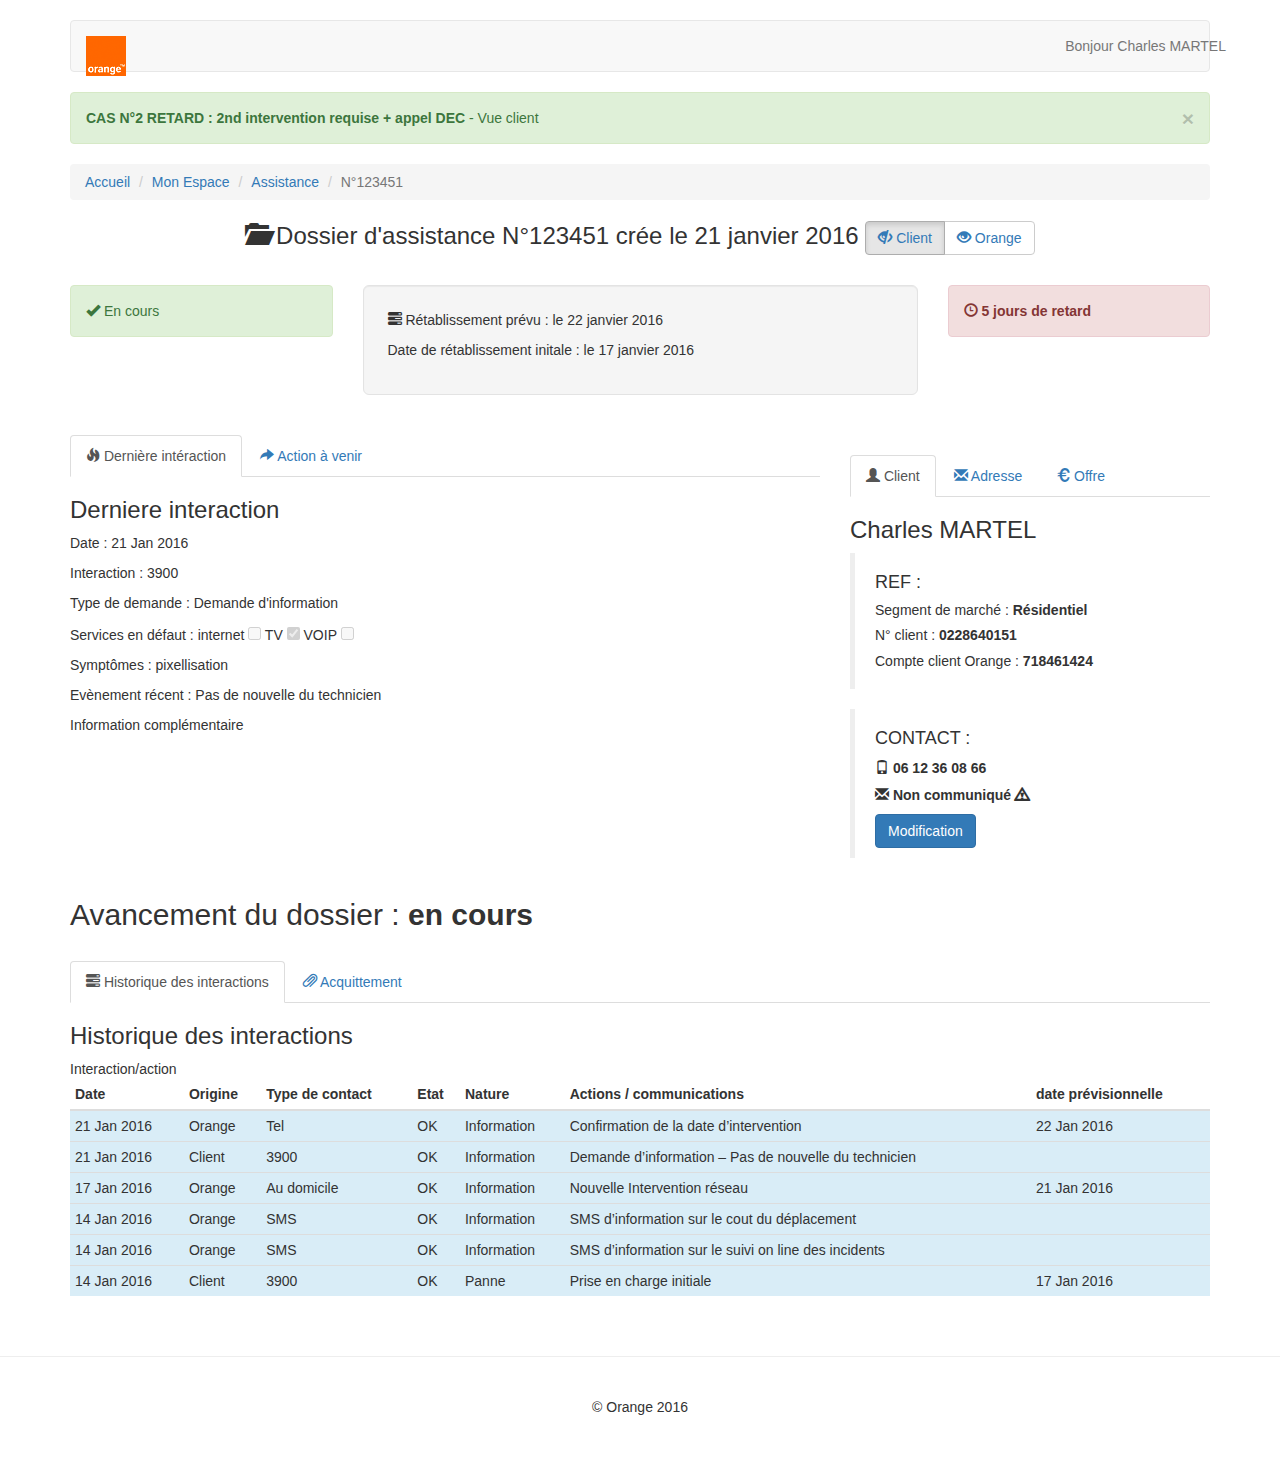
==== 123451_client.html @ 474fbd04 "Merge pull request #5 from seritalien/miri-hiphop" ====
<!DOCTYPE html>
<html lang="en">
<head>
  <meta charset="utf-8">
  <meta http-equiv="X-UA-Compatible" content="IE=edge">
  <meta name="viewport" content="width=device-width, initial-scale=1">
  <meta name="description" content="">
  <meta name="author" content="Serafini, Boulanger">
  <link rel="icon" href="icon/orange.ico">

  <title>Mon Dossier d'assistance</title>

  <!-- Bootstrap core CSS -->
  <link href="https://maxcdn.bootstrapcdn.com/bootstrap/3.2.0/css/bootstrap.min.css" rel="stylesheet">
  <!-- <link href="https://maxcdn.bootstrapcdn.com/bootswatch/3.2.0/united/bootstrap.min.css" rel="stylesheet" data-mbcode_theme="true"> -->

  <!-- Custom styles for this template -->
  <link href="css/normalize.css" rel="stylesheet">
  <link href="css/justified-nav.css" rel="stylesheet">
  <!--link href="css/orange.bootstrap.min.css" rel="stylesheet"-->
  <!--link href="css/orange.main.less" rel="stylesheet"-->
  <link href="css/specific.css" rel="stylesheet">
  <!-- <link href="css/theme.less" rel="stylesheet"> -->

  <!-- HTML5 shim and Respond.js IE8 support of HTML5 elements and media queries -->
  <!--[if lt IE 9]>
  <script src="https://oss.maxcdn.com/html5shiv/3.7.2/html5shiv.min.js"></script>
  <script src="https://oss.maxcdn.com/respond/1.4.2/respond.min.js"></script>
  <!--[endif]---->
</head>

<body>
  <!-- header -->
  <div class="container">
    <div class="masthead">
      <nav role="navigation" class="navbar  navbar-default "> <!-- navbar-fixed-top -->
        <div class="container">
          <!-- Brand and toggle get grouped for better mobile display -->
          <div class="navbar-header">
            <button type="button" class="navbar-toggle collapsed" data-toggle="collapse" data-target="#bs-example-navbar-collapse-1" aria-expanded="false">
              <span class="sr-only">Toggle navigation</span>
              <span class="icon-bar"></span>
              <span class="icon-bar"></span>
              <span class="icon-bar"></span>
            </button>
            <a class="navbar-brand" href="#"><img alt="Brand" src="img/orange_logo.png"></a>
          </div>

          <!-- Collect the nav links, forms, and other content for toggling -->
          <div class="collapse navbar-collapse" id="bs-example-navbar-collapse-1">


              <p class="navbar-text navbar-right">Bonjour <a href="#" class="navbar-link">Charles MARTEL</a></p>
            </div><!-- /.navbar-collapse -->
          </div><!-- /.container-fluid -->
        </nav>


      </div > <!-- masterhead -->
    </div> <!-- header -->

    <!-- container dossier d'assistance spécifique -->
    <div id="assitance" class="container">
      <!-- message temporaire pour la demo maquette -->
      <div id="message" class="">
        <i class="fa fa-star"></i>
        <div style="" class="alert alert-success">
          <button type="button" class="close" data-dismiss="alert" aria-hidden="true">×</button>
          <strong>CAS N°2 RETARD : 2nd intervention requise + appel DEC</strong> - Vue client
        </div>
      </div>
      <!-- bare de navigation -->
      <ol class="breadcrumb">
        <li><a href="#">Accueil</a></li>
        <li><a href="#">Mon Espace</a></li>
        <li><a href="#">Assistance</a></li>
        <li class="active">N°123451</li>
      </ol>

      <h3 class="text-center">
        <span class="glyphicon glyphicon-folder-open" aria-hidden="true"></span>   Dossier d'assistance N°123451 crée le 21 janvier 2016

        <div class="btn-group" role="group" aria-label="...">
            <button type="button" class="btn btn-default active"><a href="123451_client.html#"><span class="glyphicon glyphicon-eye-close" aria-hidden="true"></span> Client</a></button>
            <button type="button" class="btn btn-default"><a href="123451_tech.html#"><span class="glyphicon glyphicon-eye-open" aria-hidden="true"></span> Orange</a></button>
        </div>

        <i class="fa fa-archive"></i>
      </h3>
      <br> <!-- a virer, gérer le padding -->
      <div id="row-rdv" class="row">
        <div class="col-md-3">
          <div class="alert alert-success" role="alert"><span class="glyphicon glyphicon-ok" aria-hidden="true"></span> En cours</div>
        </div>
        <div class="col-md-6">
          <div class="well well-lg">

            <p><span class="glyphicon glyphicon-tasks" aria-hidden="true"></span>  Rétablissement prévu : le 22 janvier 2016</p>
            <p>Date de rétablissement initale : le 17 janvier 2016</p>
          </div>
        </div>
        <div class="col-md-3">
          <div class="alert alert-danger" role="alert"><a href="#" class="alert-link"><span class="glyphicon glyphicon-time" aria-hidden="true"></span> 5 jours de retard</a></div>
        </div>
      </div> <!-- row-rdv -->
      <br> <!-- a virer, gérer le padding -->
      <div id="row-actions" class="row">
        <div id="col-actions" class="col-md-8">
          <ul class="nav nav-tabs">
            <li class="active"><a data-toggle="tab" href="#last"><span class="glyphicon glyphicon-fire" aria-hidden="true"></span> Dernière intéraction</a></li>
            <li><a data-toggle="tab" href="#action"><span class="glyphicon glyphicon-share-alt" aria-hidden="true"></span> Action à venir</a></li>
          </ul>
          <div class="tab-content">
            <div id="last" class="tab-pane fade in active">
              <h3>Derniere interaction</h3>
              <p>Date : 21 Jan 2016</p>
              <p>Interaction : 3900</p>
              <p>Type de demande : Demande d'information</p>
              <p>Services en défaut : internet <input type="checkbox" value="" disabled> TV <input type="checkbox" value="" checked="" disabled> VOIP <input type="checkbox" value="" disabled></p>
              <p>Symptômes : pixellisation</p>
              <p>Evènement récent : Pas de nouvelle du technicien</p>
              <p>Information complémentaire</p>
            </div>
            <div id="action" class="tab-pane fade">
              <h3>Actions à venir</h3>
              <table class="table table-hover table-condensed">
                <caption>Interaction/action</caption>
                <thead>
                  <tr>
                    <th>Date</th>
                    <th>Acteur</th>
                    <th>description</th>
                    <th>RDV</th>
                    <th>Cout</th>
                  </tr>
                </thead>
                <tbody>
                  <tr class="info">
                    <td>22 Jan 2016</td>
                    <td>Orange</td>
                    <td>Intervention sur réseau</td>
                    <td><input type="checkbox" value="" disabled></td>
                    <td>0€</td>
                  </tr>
                </tbody></table>
              </div>
            </div>
          </div> <!-- col-actions -->
          <br/>
          <div id="col-info_client" class="col-md-4">
            <ul class="nav nav-tabs">
              <li class="active"><a data-toggle="tab" href="#client"><span class="glyphicon glyphicon-user" aria-hidden="true"></span> Client</a></li>
              <li><a data-toggle="tab" href="#adresse"><span class="glyphicon glyphicon-envelope" aria-hidden="true"></span> Adresse</a></li>
              <li><a data-toggle="tab" href="#offre"><span class="glyphicon glyphicon-euro" aria-hidden="true"></span> Offre</a></li>
              <li></li>
            </ul>
            <div class="tab-content">
              <div id="client" class="tab-pane fade in active">
                <h3>Charles MARTEL</h3>
                <blockquote>
                  <h4>REF : </h4>
                  <h5>Segment de marché : <strong>Résidentiel</strong></h5>
                  <h5>N° client : <strong>0228640151</strong></h5>
                  <h5>Compte client Orange : <strong>718461424</strong></h5>
                </blockquote>
                <blockquote>
                  <h4>CONTACT : </h4>
                  <h5><span class="glyphicon glyphicon-phone" aria-hidden="true"></span> <strong>06 12 36 08 66</strong></h5>
                  <h5><span class="glyphicon glyphicon-envelope" aria-hidden="true"></span> <strong>Non communiqué</strong>  <span class="glyphicon glyphicon-warning-sign" aria-hidden="true"></span></h5>

                  <p><button type="button" class="btn btn-primary">Modification</button></p>
                </blockquote>
              </div>
              <div id="adresse" class="tab-pane fade">
                <h3>Adresse</h3>
              </div>
              <div id="offre" class="tab-pane fade">
                <h3>Offre</h3>
              </div>
            </div>
          </div> <!-- col-info_client -->
        </div> <!-- row-actions -->

        <h2>Avancement du dossier : <strong>en cours</strong></h2>

        <br> <!-- a virer, gérer le padding -->
        <div id="row-historique" class="row">
          <div id="col-historique" class="col-md-12">
            <ul class="nav nav-tabs">
              <li class="active"><a data-toggle="tab" href="#historique-interactions"><span class="glyphicon glyphicon-tasks" aria-hidden="true"></span> Historique des interactions</a></li>
                <li><a data-toggle="tab" href="#historique-acquittement"><span class="glyphicon glyphicon-paperclip" aria-hidden="true"></span> Acquittement</a></li>
            </ul>
            <div class="tab-content">
              <div id="historique-interactions" class="tab-pane fade in active">
                <h3>Historique des interactions</h3>
                  <caption>Interaction/action</caption>
                <table class="table table-hover table-condensed">
                  <thead>
                    <tr>
                      <th>Date</th>
                      <th>Origine</th>
                      <th>Type de contact</th>
                      <th>Etat</th>
                      <th>Nature</th>
                      <th>Actions / communications</th>
                      <th>date prévisionnelle</th>
                    </tr>
                  </thead>
                  <tbody>
                    <tr class="info">
                      <td>21 Jan 2016</td>
                      <td>Orange</td>
                      <td>Tel</td>
                      <td>OK</td>
                      <td>Information</td>
                      <td>Confirmation de la date d’intervention</td>
                      <td>22 Jan 2016</td>
                    </tr>
                    <tr class="info">
                      <td>21 Jan 2016</td>
                      <td>Client</td>
                      <td>3900</td>
                      <td>OK</td>
                      <td>Information</td>
                      <td>Demande d’information – Pas de nouvelle du technicien</td>
                      <td></td>
                    </tr>
                    <tr class="info">
                      <td>17 Jan 2016</td>
                      <td>Orange</td>
                      <td>Au domicile</td>
                      <td>OK</td>
                      <td>Information</td>
                      <td>Nouvelle Intervention réseau</td>
                      <td>21 Jan 2016</td>
                    </tr>
                    <tr class="info">
                      <td>14 Jan 2016</td>
                      <td>Orange</td>
                      <td>SMS</td>
                      <td>OK</td>
                      <td>Information</td>
                      <td>SMS d’information sur le cout du déplacement</td>
                      <td></td>
                    </tr>
                    <tr class="info">
                      <td>14 Jan 2016</td>
                      <td>Orange</td>
                      <td>SMS</td>
                      <td>OK</td>
                      <td>Information</td>
                      <td>SMS d’information sur le suivi on line des incidents</td>
                      <td></td>
                    </tr>
                    <tr class="info">
                      <td>14 Jan 2016</td>
                      <td>Client</td>
                      <td>3900</td>
                      <td>OK</td>
                      <td>Panne</td>
                      <td>Prise en charge initiale</td>
                      <td>17 Jan 2016</td>
                    </tr>
                  </tbody></table>
                </div>

                  <div id="historique-acquittement" class="tab-pane fade">
                    Acquittements
                  </div>
                </div>
              </div> <!-- col-historique -->
            </div> <!-- row-historique -->



          </div> <!-- container assistance -->

          <!-- Site footer -->
          <div class="footer">
            <p>© Orange 2016</p>
          </div>
          <!-- /container -->

          <!-- Bootstrap core JavaScript
          ================================================== -->
          <!-- Placed at the end of the document so the pages load faster -->
          <script src="https://ajax.googleapis.com/ajax/libs/jquery/1.11.1/jquery.min.js"></script>
          <script src="https://maxcdn.bootstrapcdn.com/bootstrap/3.2.0/js/bootstrap.min.js"></script>

        </body></html>
---- css/justified-nav.css ----
body {
  padding-top: 20px;
}

.footer {
  padding-top: 40px;
  padding-bottom: 40px;
  margin-top: 40px;
  border-top: 1px solid #eee;
}

/* Main marketing message and sign up button */
.jumbotron {
  text-align: center;
  background-color: transparent;
}
.jumbotron .btn {
  padding: 14px 24px;
  font-size: 21px;
}

/* Customize the nav-justified links to be fill the entire space of the .navbar */

.nav-justified {
  background-color: #eee;
  border: 1px solid #ccc;
  border-radius: 5px;
}
.nav-justified > li > a {
  padding-top: 15px;
  padding-bottom: 15px;
  margin-bottom: 0;
  font-weight: bold;
  color: #777;
  text-align: center;
  background-color: #e5e5e5; /* Old browsers */
  background-image: -webkit-gradient(linear, left top, left bottom, from(#f5f5f5), to(#e5e5e5));
  background-image: -webkit-linear-gradient(top, #f5f5f5 0%, #e5e5e5 100%);
  background-image:      -o-linear-gradient(top, #f5f5f5 0%, #e5e5e5 100%);
  background-image: -webkit-gradient(linear, left top, left bottom, from(top), color-stop(0%, #f5f5f5), to(#e5e5e5));
  background-image:         linear-gradient(top, #f5f5f5 0%, #e5e5e5 100%);
  filter: progid:DXImageTransform.Microsoft.gradient( startColorstr='#f5f5f5', endColorstr='#e5e5e5',GradientType=0 ); /* IE6-9 */
  background-repeat: repeat-x; /* Repeat the gradient */
  border-bottom: 1px solid #d5d5d5;
}
.nav-justified > .active > a,
.nav-justified > .active > a:hover,
.nav-justified > .active > a:focus {
  background-color: #ddd;
  background-image: none;
  -webkit-box-shadow: inset 0 3px 7px rgba(0,0,0,.15);
          box-shadow: inset 0 3px 7px rgba(0,0,0,.15);
}
.nav-justified > li:first-child > a {
  border-radius: 5px 5px 0 0;
}
.nav-justified > li:last-child > a {
  border-bottom: 0;
  border-radius: 0 0 5px 5px;
}

@media (min-width: 768px) {
  .nav-justified {
    max-height: 52px;
  }
  .nav-justified > li > a {
    border-right: 1px solid #d5d5d5;
    border-left: 1px solid #fff;
  }
  .nav-justified > li:first-child > a {
    border-left: 0;
    border-radius: 5px 0 0 5px;
  }
  .nav-justified > li:last-child > a {
    border-right: 0;
    border-radius: 0 5px 5px 0;
  }
}

/* Responsive: Portrait tablets and up */
@media screen and (min-width: 768px) {
  /* Remove the padding we set earlier */
  .masthead,
  .marketing,
  .footer {
    padding-right: 0;
    padding-left: 0;
  }
}
---- css/specific.css ----
body{
font-family: Helvetica Neue,Helvetica,Arial,sans-serif;
}

.navbar.navbar-default {
    opacity: 1;
}

.footer{
    text-align: center;
}

.digital_orange_color {
  color : #FF7900;
}
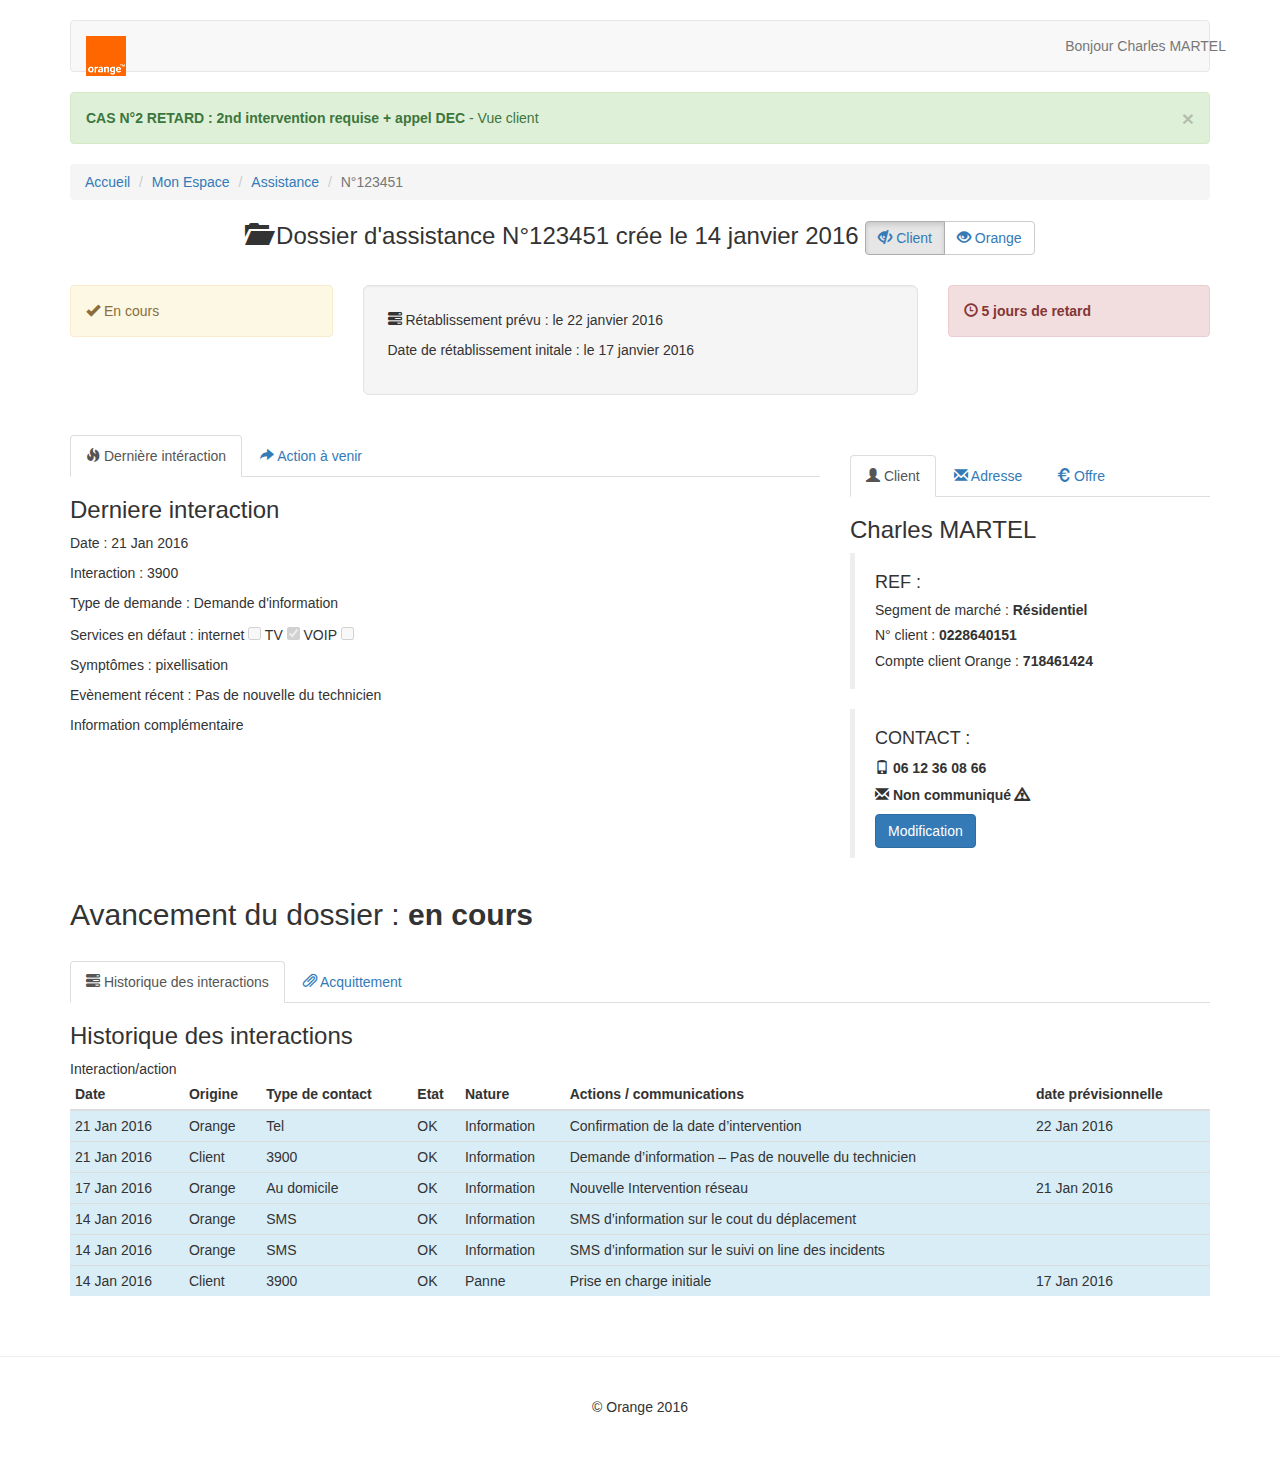
==== commit 7fbf8e76: "Merge pull request #6 from seritalien/miri-hiphop" ====
--- a/123451_client.html
+++ b/123451_client.html
@@ -78,7 +78,7 @@
       </ol>
 
       <h3 class="text-center">
-        <span class="glyphicon glyphicon-folder-open" aria-hidden="true"></span>   Dossier d'assistance N°123451 crée le 21 janvier 2016
+        <span class="glyphicon glyphicon-folder-open" aria-hidden="true"></span>   Dossier d'assistance N°123451 crée le 14 janvier 2016
 
         <div class="btn-group" role="group" aria-label="...">
             <button type="button" class="btn btn-default active"><a href="123451_client.html#"><span class="glyphicon glyphicon-eye-close" aria-hidden="true"></span> Client</a></button>
@@ -90,7 +90,7 @@
       <br> <!-- a virer, gérer le padding -->
       <div id="row-rdv" class="row">
         <div class="col-md-3">
-          <div class="alert alert-success" role="alert"><span class="glyphicon glyphicon-ok" aria-hidden="true"></span> En cours</div>
+          <div class="alert alert-warning" role="alert"><span class="glyphicon glyphicon-ok" aria-hidden="true"></span> En cours</div>
         </div>
         <div class="col-md-6">
           <div class="well well-lg">
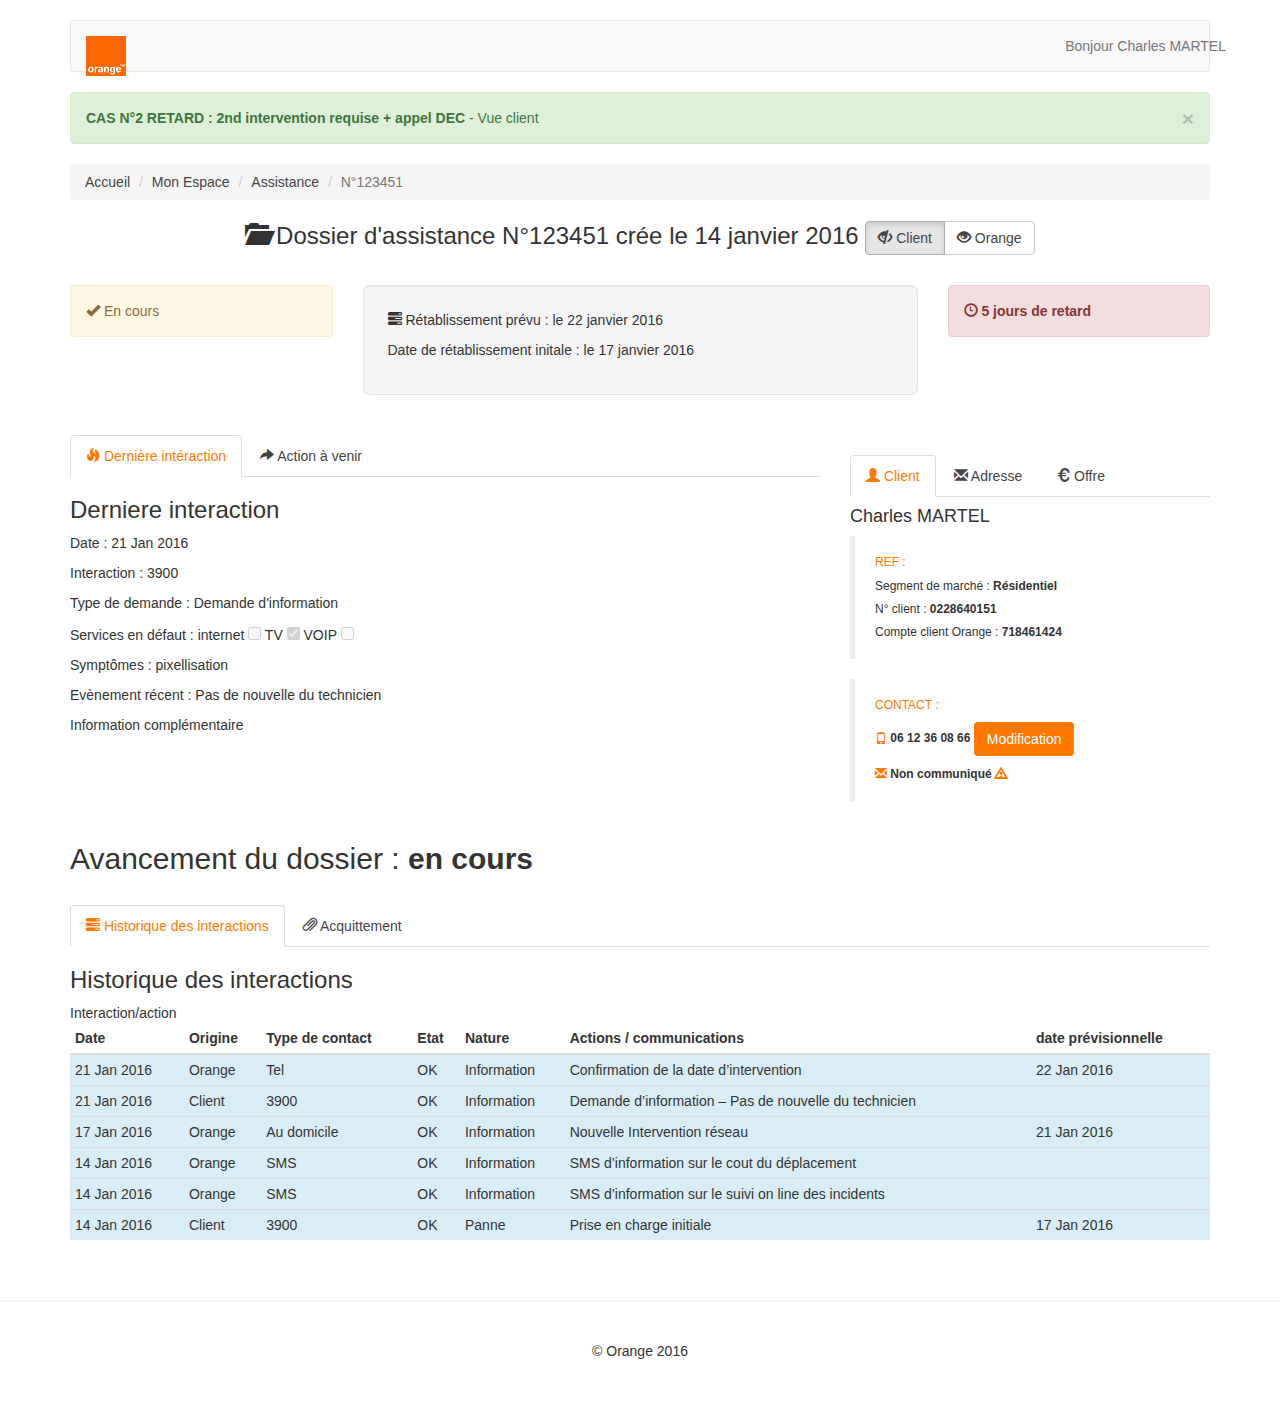
==== commit 2ebfc9ad: "Debut de chartage de la maquette, consolidation de l'affichage client" ====
--- a/123451_client.html
+++ b/123451_client.html
@@ -156,19 +156,26 @@
             </ul>
             <div class="tab-content">
               <div id="client" class="tab-pane fade in active">
-                <h3>Charles MARTEL</h3>
+                <h4>Charles MARTEL</h4>
                 <blockquote>
-                  <h4>REF : </h4>
-                  <h5>Segment de marché : <strong>Résidentiel</strong></h5>
-                  <h5>N° client : <strong>0228640151</strong></h5>
-                  <h5>Compte client Orange : <strong>718461424</strong></h5>
+                  <h6 class="digital_orange_color">REF : </h6>
+                  <h6>Segment de marché : <strong>Résidentiel</strong></h6>
+                  <h6>N° client : <strong>0228640151</strong></h6>
+                  <h6>Compte client Orange : <strong>718461424</strong></h6>
                 </blockquote>
                 <blockquote>
-                  <h4>CONTACT : </h4>
-                  <h5><span class="glyphicon glyphicon-phone" aria-hidden="true"></span> <strong>06 12 36 08 66</strong></h5>
-                  <h5><span class="glyphicon glyphicon-envelope" aria-hidden="true"></span> <strong>Non communiqué</strong>  <span class="glyphicon glyphicon-warning-sign" aria-hidden="true"></span></h5>
-
-                  <p><button type="button" class="btn btn-primary">Modification</button></p>
+                  <h6 class="digital_orange_color">CONTACT : </h6>
+                  <h6>
+                    <span class="glyphicon glyphicon-phone digital_orange_color" aria-hidden="true">
+                    </span> <strong>06 12 36 08 66   </strong>
+                    <button type="button" class="btn">Modification</button>
+                  </h6>
+                  <h6>
+                    <span class="glyphicon glyphicon-envelope digital_orange_color" aria-hidden="true"></span>
+                    <strong>Non communiqué</strong>
+                    <span class="glyphicon glyphicon-warning-sign digital_orange_color" aria-hidden="true"></span>
+                  </h6>
+                  <p></p>
                 </blockquote>
               </div>
               <div id="adresse" class="tab-pane fade">
--- a/css/specific.css
+++ b/css/specific.css
@@ -13,3 +13,25 @@
 .digital_orange_color {
   color : #FF7900;
 }
+
+button {
+  background-color : #FF7900;
+  color : white;
+}
+
+button:hover {
+  background-color: #000000;
+  color : white;
+}
+
+a {
+  color : #444444;
+}
+
+a:hover{
+    color : #FF7900;
+}
+
+.nav-tabs > li.active > a, .nav-tabs > li.active > a:hover, .nav-tabs > li.active > a:focus {
+  color : #FF7900;
+}
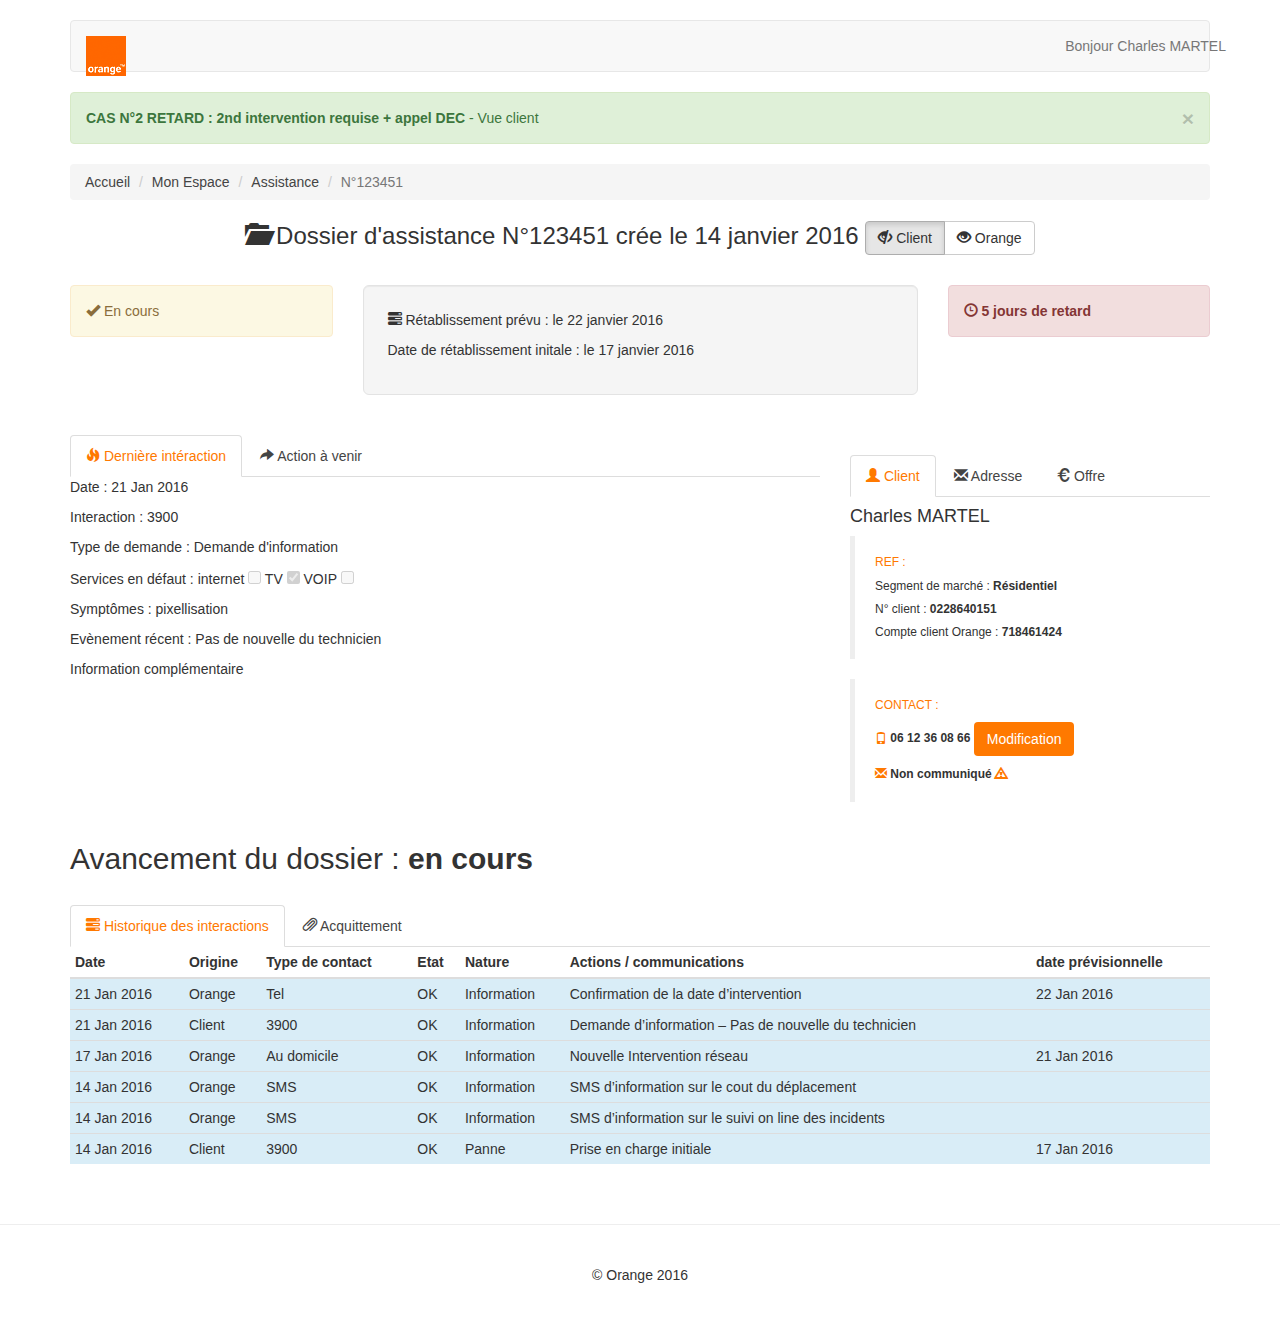
==== commit 5b828932: "Correction switch suppression de certain message residuel" ====
--- a/123451_client.html
+++ b/123451_client.html
@@ -1,5 +1,6 @@
 <!DOCTYPE html>
 <html lang="en">
+
 <head>
   <meta charset="utf-8">
   <meta http-equiv="X-UA-Compatible" content="IE=edge">
@@ -33,7 +34,8 @@
   <!-- header -->
   <div class="container">
     <div class="masthead">
-      <nav role="navigation" class="navbar  navbar-default "> <!-- navbar-fixed-top -->
+      <nav role="navigation" class="navbar  navbar-default ">
+        <!-- navbar-fixed-top -->
         <div class="container">
           <!-- Brand and toggle get grouped for better mobile display -->
           <div class="navbar-header">
@@ -50,248 +52,269 @@
           <div class="collapse navbar-collapse" id="bs-example-navbar-collapse-1">
 
 
-              <p class="navbar-text navbar-right">Bonjour <a href="#" class="navbar-link">Charles MARTEL</a></p>
-            </div><!-- /.navbar-collapse -->
-          </div><!-- /.container-fluid -->
-        </nav>
-
-
-      </div > <!-- masterhead -->
-    </div> <!-- header -->
-
-    <!-- container dossier d'assistance spécifique -->
-    <div id="assitance" class="container">
-      <!-- message temporaire pour la demo maquette -->
-      <div id="message" class="">
-        <i class="fa fa-star"></i>
-        <div style="" class="alert alert-success">
-          <button type="button" class="close" data-dismiss="alert" aria-hidden="true">×</button>
-          <strong>CAS N°2 RETARD : 2nd intervention requise + appel DEC</strong> - Vue client
-        </div>
-      </div>
-      <!-- bare de navigation -->
-      <ol class="breadcrumb">
-        <li><a href="#">Accueil</a></li>
-        <li><a href="#">Mon Espace</a></li>
-        <li><a href="#">Assistance</a></li>
-        <li class="active">N°123451</li>
-      </ol>
-
-      <h3 class="text-center">
+            <p class="navbar-text navbar-right">Bonjour <a href="#" class="navbar-link">Charles MARTEL</a></p>
+          </div>
+          <!-- /.navbar-collapse -->
+        </div>
+        <!-- /.container-fluid -->
+      </nav>
+
+
+    </div>
+    <!-- masterhead -->
+  </div>
+  <!-- header -->
+
+  <!-- container dossier d'assistance spécifique -->
+  <div id="assitance" class="container">
+    <!-- message temporaire pour la demo maquette -->
+    <div id="message" class="">
+      <i class="fa fa-star"></i>
+      <div style="" class="alert alert-success">
+        <button type="button" class="close" data-dismiss="alert" aria-hidden="true">×</button>
+        <strong>CAS N°2 RETARD : 2nd intervention requise + appel DEC</strong> - Vue client
+      </div>
+    </div>
+    <!-- bare de navigation -->
+    <ol class="breadcrumb">
+      <li><a href="#">Accueil</a></li>
+      <li><a href="#">Mon Espace</a></li>
+      <li><a href="#">Assistance</a></li>
+      <li class="active">N°123451</li>
+    </ol>
+
+    <h3 class="text-center">
         <span class="glyphicon glyphicon-folder-open" aria-hidden="true"></span>   Dossier d'assistance N°123451 crée le 14 janvier 2016
 
         <div class="btn-group" role="group" aria-label="...">
-            <button type="button" class="btn btn-default active"><a href="123451_client.html#"><span class="glyphicon glyphicon-eye-close" aria-hidden="true"></span> Client</a></button>
-            <button type="button" class="btn btn-default"><a href="123451_tech.html#"><span class="glyphicon glyphicon-eye-open" aria-hidden="true"></span> Orange</a></button>
+          <a class="btn btn-default active" href="123451_client.html" role="button"><span class="glyphicon glyphicon-eye-close" aria-hidden="true"></span> Client</a>
+          <a class="btn btn-default" href="123451_tech.html" role="button"><span class="glyphicon glyphicon-eye-open" aria-hidden="true"></span> Orange</a>
         </div>
 
         <i class="fa fa-archive"></i>
       </h3>
-      <br> <!-- a virer, gérer le padding -->
-      <div id="row-rdv" class="row">
-        <div class="col-md-3">
-          <div class="alert alert-warning" role="alert"><span class="glyphicon glyphicon-ok" aria-hidden="true"></span> En cours</div>
-        </div>
-        <div class="col-md-6">
-          <div class="well well-lg">
-
-            <p><span class="glyphicon glyphicon-tasks" aria-hidden="true"></span>  Rétablissement prévu : le 22 janvier 2016</p>
-            <p>Date de rétablissement initale : le 17 janvier 2016</p>
-          </div>
-        </div>
-        <div class="col-md-3">
-          <div class="alert alert-danger" role="alert"><a href="#" class="alert-link"><span class="glyphicon glyphicon-time" aria-hidden="true"></span> 5 jours de retard</a></div>
-        </div>
-      </div> <!-- row-rdv -->
-      <br> <!-- a virer, gérer le padding -->
-      <div id="row-actions" class="row">
-        <div id="col-actions" class="col-md-8">
-          <ul class="nav nav-tabs">
-            <li class="active"><a data-toggle="tab" href="#last"><span class="glyphicon glyphicon-fire" aria-hidden="true"></span> Dernière intéraction</a></li>
-            <li><a data-toggle="tab" href="#action"><span class="glyphicon glyphicon-share-alt" aria-hidden="true"></span> Action à venir</a></li>
-          </ul>
-          <div class="tab-content">
-            <div id="last" class="tab-pane fade in active">
-              <h3>Derniere interaction</h3>
-              <p>Date : 21 Jan 2016</p>
-              <p>Interaction : 3900</p>
-              <p>Type de demande : Demande d'information</p>
-              <p>Services en défaut : internet <input type="checkbox" value="" disabled> TV <input type="checkbox" value="" checked="" disabled> VOIP <input type="checkbox" value="" disabled></p>
-              <p>Symptômes : pixellisation</p>
-              <p>Evènement récent : Pas de nouvelle du technicien</p>
-              <p>Information complémentaire</p>
-            </div>
-            <div id="action" class="tab-pane fade">
-              <h3>Actions à venir</h3>
-              <table class="table table-hover table-condensed">
-                <caption>Interaction/action</caption>
-                <thead>
-                  <tr>
-                    <th>Date</th>
-                    <th>Acteur</th>
-                    <th>description</th>
-                    <th>RDV</th>
-                    <th>Cout</th>
-                  </tr>
-                </thead>
-                <tbody>
-                  <tr class="info">
-                    <td>22 Jan 2016</td>
-                    <td>Orange</td>
-                    <td>Intervention sur réseau</td>
-                    <td><input type="checkbox" value="" disabled></td>
-                    <td>0€</td>
-                  </tr>
-                </tbody></table>
-              </div>
-            </div>
-          </div> <!-- col-actions -->
-          <br/>
-          <div id="col-info_client" class="col-md-4">
-            <ul class="nav nav-tabs">
-              <li class="active"><a data-toggle="tab" href="#client"><span class="glyphicon glyphicon-user" aria-hidden="true"></span> Client</a></li>
-              <li><a data-toggle="tab" href="#adresse"><span class="glyphicon glyphicon-envelope" aria-hidden="true"></span> Adresse</a></li>
-              <li><a data-toggle="tab" href="#offre"><span class="glyphicon glyphicon-euro" aria-hidden="true"></span> Offre</a></li>
-              <li></li>
-            </ul>
-            <div class="tab-content">
-              <div id="client" class="tab-pane fade in active">
-                <h4>Charles MARTEL</h4>
-                <blockquote>
-                  <h6 class="digital_orange_color">REF : </h6>
-                  <h6>Segment de marché : <strong>Résidentiel</strong></h6>
-                  <h6>N° client : <strong>0228640151</strong></h6>
-                  <h6>Compte client Orange : <strong>718461424</strong></h6>
-                </blockquote>
-                <blockquote>
-                  <h6 class="digital_orange_color">CONTACT : </h6>
-                  <h6>
+    <br>
+    <!-- a virer, gérer le padding -->
+    <div id="row-rdv" class="row">
+      <div class="col-md-3">
+        <div class="alert alert-warning" role="alert"><span class="glyphicon glyphicon-ok" aria-hidden="true"></span> En cours</div>
+      </div>
+      <div class="col-md-6">
+        <div class="well well-lg">
+
+          <p><span class="glyphicon glyphicon-tasks" aria-hidden="true"></span> Rétablissement prévu : le 22 janvier 2016</p>
+          <p>Date de rétablissement initale : le 17 janvier 2016</p>
+        </div>
+      </div>
+      <div class="col-md-3">
+        <div class="alert alert-danger" role="alert"><a href="#" class="alert-link"><span class="glyphicon glyphicon-time" aria-hidden="true"></span> 5 jours de retard</a></div>
+      </div>
+    </div>
+    <!-- row-rdv -->
+    <br>
+    <!-- a virer, gérer le padding -->
+    <div id="row-actions" class="row">
+      <div id="col-actions" class="col-md-8">
+        <ul class="nav nav-tabs">
+          <li class="active"><a data-toggle="tab" href="#last"><span class="glyphicon glyphicon-fire" aria-hidden="true"></span> Dernière intéraction</a></li>
+          <li><a data-toggle="tab" href="#action"><span class="glyphicon glyphicon-share-alt" aria-hidden="true"></span> Action à venir</a></li>
+        </ul>
+        <div class="tab-content">
+          <div id="last" class="tab-pane fade in active">
+            <p>Date : 21 Jan 2016</p>
+            <p>Interaction : 3900</p>
+            <p>Type de demande : Demande d'information</p>
+            <p>Services en défaut : internet
+              <input type="checkbox" value="" disabled> TV
+              <input type="checkbox" value="" checked="" disabled> VOIP
+              <input type="checkbox" value="" disabled>
+            </p>
+            <p>Symptômes : pixellisation</p>
+            <p>Evènement récent : Pas de nouvelle du technicien</p>
+            <p>Information complémentaire</p>
+          </div>
+          <div id="action" class="tab-pane fade">
+            <table class="table table-hover table-condensed">
+              <!-- <caption>Interaction/action</caption> -->
+              <thead>
+                <tr>
+                  <th>Date</th>
+                  <th>Acteur</th>
+                  <th>description</th>
+                  <th>RDV</th>
+                  <th>Cout</th>
+                </tr>
+              </thead>
+              <tbody>
+                <tr class="info">
+                  <td>22 Jan 2016</td>
+                  <td>Orange</td>
+                  <td>Intervention sur réseau</td>
+                  <td>
+                    <input type="checkbox" value="" disabled>
+                  </td>
+                  <td>0€</td>
+                </tr>
+              </tbody>
+            </table>
+          </div>
+        </div>
+      </div>
+      <!-- col-actions -->
+      <br/>
+      <div id="col-info_client" class="col-md-4">
+        <ul class="nav nav-tabs">
+          <li class="active"><a data-toggle="tab" href="#client"><span class="glyphicon glyphicon-user" aria-hidden="true"></span> Client</a></li>
+          <li><a data-toggle="tab" href="#adresse"><span class="glyphicon glyphicon-envelope" aria-hidden="true"></span> Adresse</a></li>
+          <li><a data-toggle="tab" href="#offre"><span class="glyphicon glyphicon-euro" aria-hidden="true"></span> Offre</a></li>
+          <li></li>
+        </ul>
+        <div class="tab-content">
+          <div id="client" class="tab-pane fade in active">
+            <h4>Charles MARTEL</h4>
+            <blockquote>
+              <h6 class="digital_orange_color">REF : </h6>
+              <h6>Segment de marché : <strong>Résidentiel</strong></h6>
+              <h6>N° client : <strong>0228640151</strong></h6>
+              <h6>Compte client Orange : <strong>718461424</strong></h6>
+            </blockquote>
+            <blockquote>
+              <h6 class="digital_orange_color">CONTACT : </h6>
+              <h6>
                     <span class="glyphicon glyphicon-phone digital_orange_color" aria-hidden="true">
                     </span> <strong>06 12 36 08 66   </strong>
                     <button type="button" class="btn">Modification</button>
                   </h6>
-                  <h6>
+              <h6>
                     <span class="glyphicon glyphicon-envelope digital_orange_color" aria-hidden="true"></span>
                     <strong>Non communiqué</strong>
                     <span class="glyphicon glyphicon-warning-sign digital_orange_color" aria-hidden="true"></span>
                   </h6>
-                  <p></p>
-                </blockquote>
-              </div>
-              <div id="adresse" class="tab-pane fade">
-                <h3>Adresse</h3>
-              </div>
-              <div id="offre" class="tab-pane fade">
-                <h3>Offre</h3>
-              </div>
-            </div>
-          </div> <!-- col-info_client -->
-        </div> <!-- row-actions -->
-
-        <h2>Avancement du dossier : <strong>en cours</strong></h2>
-
-        <br> <!-- a virer, gérer le padding -->
-        <div id="row-historique" class="row">
-          <div id="col-historique" class="col-md-12">
-            <ul class="nav nav-tabs">
-              <li class="active"><a data-toggle="tab" href="#historique-interactions"><span class="glyphicon glyphicon-tasks" aria-hidden="true"></span> Historique des interactions</a></li>
-                <li><a data-toggle="tab" href="#historique-acquittement"><span class="glyphicon glyphicon-paperclip" aria-hidden="true"></span> Acquittement</a></li>
-            </ul>
-            <div class="tab-content">
-              <div id="historique-interactions" class="tab-pane fade in active">
-                <h3>Historique des interactions</h3>
-                  <caption>Interaction/action</caption>
-                <table class="table table-hover table-condensed">
-                  <thead>
-                    <tr>
-                      <th>Date</th>
-                      <th>Origine</th>
-                      <th>Type de contact</th>
-                      <th>Etat</th>
-                      <th>Nature</th>
-                      <th>Actions / communications</th>
-                      <th>date prévisionnelle</th>
-                    </tr>
-                  </thead>
-                  <tbody>
-                    <tr class="info">
-                      <td>21 Jan 2016</td>
-                      <td>Orange</td>
-                      <td>Tel</td>
-                      <td>OK</td>
-                      <td>Information</td>
-                      <td>Confirmation de la date d’intervention</td>
-                      <td>22 Jan 2016</td>
-                    </tr>
-                    <tr class="info">
-                      <td>21 Jan 2016</td>
-                      <td>Client</td>
-                      <td>3900</td>
-                      <td>OK</td>
-                      <td>Information</td>
-                      <td>Demande d’information – Pas de nouvelle du technicien</td>
-                      <td></td>
-                    </tr>
-                    <tr class="info">
-                      <td>17 Jan 2016</td>
-                      <td>Orange</td>
-                      <td>Au domicile</td>
-                      <td>OK</td>
-                      <td>Information</td>
-                      <td>Nouvelle Intervention réseau</td>
-                      <td>21 Jan 2016</td>
-                    </tr>
-                    <tr class="info">
-                      <td>14 Jan 2016</td>
-                      <td>Orange</td>
-                      <td>SMS</td>
-                      <td>OK</td>
-                      <td>Information</td>
-                      <td>SMS d’information sur le cout du déplacement</td>
-                      <td></td>
-                    </tr>
-                    <tr class="info">
-                      <td>14 Jan 2016</td>
-                      <td>Orange</td>
-                      <td>SMS</td>
-                      <td>OK</td>
-                      <td>Information</td>
-                      <td>SMS d’information sur le suivi on line des incidents</td>
-                      <td></td>
-                    </tr>
-                    <tr class="info">
-                      <td>14 Jan 2016</td>
-                      <td>Client</td>
-                      <td>3900</td>
-                      <td>OK</td>
-                      <td>Panne</td>
-                      <td>Prise en charge initiale</td>
-                      <td>17 Jan 2016</td>
-                    </tr>
-                  </tbody></table>
-                </div>
-
-                  <div id="historique-acquittement" class="tab-pane fade">
-                    Acquittements
-                  </div>
-                </div>
-              </div> <!-- col-historique -->
-            </div> <!-- row-historique -->
-
-
-
-          </div> <!-- container assistance -->
-
-          <!-- Site footer -->
-          <div class="footer">
-            <p>© Orange 2016</p>
-          </div>
-          <!-- /container -->
-
-          <!-- Bootstrap core JavaScript
+              <p></p>
+            </blockquote>
+          </div>
+          <div id="adresse" class="tab-pane fade">
+            <h3>Adresse</h3>
+          </div>
+          <div id="offre" class="tab-pane fade">
+            <h3>Offre</h3>
+          </div>
+        </div>
+      </div>
+      <!-- col-info_client -->
+    </div>
+    <!-- row-actions -->
+
+    <h2>Avancement du dossier : <strong>en cours</strong></h2>
+
+    <br>
+    <!-- a virer, gérer le padding -->
+    <div id="row-historique" class="row">
+      <div id="col-historique" class="col-md-12">
+        <ul class="nav nav-tabs">
+          <li class="active"><a data-toggle="tab" href="#historique-interactions"><span class="glyphicon glyphicon-tasks" aria-hidden="true"></span> Historique des interactions</a></li>
+          <li><a data-toggle="tab" href="#historique-acquittement"><span class="glyphicon glyphicon-paperclip" aria-hidden="true"></span> Acquittement</a></li>
+        </ul>
+        <div class="tab-content">
+          <div id="historique-interactions" class="tab-pane fade in active">
+            <!-- <caption>Interaction/action</caption> -->
+            <table class="table table-hover table-condensed">
+              <thead>
+                <tr>
+                  <th>Date</th>
+                  <th>Origine</th>
+                  <th>Type de contact</th>
+                  <th>Etat</th>
+                  <th>Nature</th>
+                  <th>Actions / communications</th>
+                  <th>date prévisionnelle</th>
+                </tr>
+              </thead>
+              <tbody>
+                <tr class="info">
+                  <td>21 Jan 2016</td>
+                  <td>Orange</td>
+                  <td>Tel</td>
+                  <td>OK</td>
+                  <td>Information</td>
+                  <td>Confirmation de la date d’intervention</td>
+                  <td>22 Jan 2016</td>
+                </tr>
+                <tr class="info">
+                  <td>21 Jan 2016</td>
+                  <td>Client</td>
+                  <td>3900</td>
+                  <td>OK</td>
+                  <td>Information</td>
+                  <td>Demande d’information – Pas de nouvelle du technicien</td>
+                  <td></td>
+                </tr>
+                <tr class="info">
+                  <td>17 Jan 2016</td>
+                  <td>Orange</td>
+                  <td>Au domicile</td>
+                  <td>OK</td>
+                  <td>Information</td>
+                  <td>Nouvelle Intervention réseau</td>
+                  <td>21 Jan 2016</td>
+                </tr>
+                <tr class="info">
+                  <td>14 Jan 2016</td>
+                  <td>Orange</td>
+                  <td>SMS</td>
+                  <td>OK</td>
+                  <td>Information</td>
+                  <td>SMS d’information sur le cout du déplacement</td>
+                  <td></td>
+                </tr>
+                <tr class="info">
+                  <td>14 Jan 2016</td>
+                  <td>Orange</td>
+                  <td>SMS</td>
+                  <td>OK</td>
+                  <td>Information</td>
+                  <td>SMS d’information sur le suivi on line des incidents</td>
+                  <td></td>
+                </tr>
+                <tr class="info">
+                  <td>14 Jan 2016</td>
+                  <td>Client</td>
+                  <td>3900</td>
+                  <td>OK</td>
+                  <td>Panne</td>
+                  <td>Prise en charge initiale</td>
+                  <td>17 Jan 2016</td>
+                </tr>
+              </tbody>
+            </table>
+          </div>
+
+          <div id="historique-acquittement" class="tab-pane fade">
+            Acquittements
+          </div>
+        </div>
+      </div>
+      <!-- col-historique -->
+    </div>
+    <!-- row-historique -->
+
+
+
+  </div>
+  <!-- container assistance -->
+
+  <!-- Site footer -->
+  <div class="footer">
+    <p>© Orange 2016</p>
+  </div>
+  <!-- /container -->
+
+  <!-- Bootstrap core JavaScript
           ================================================== -->
-          <!-- Placed at the end of the document so the pages load faster -->
-          <script src="https://ajax.googleapis.com/ajax/libs/jquery/1.11.1/jquery.min.js"></script>
-          <script src="https://maxcdn.bootstrapcdn.com/bootstrap/3.2.0/js/bootstrap.min.js"></script>
-
-        </body></html>
+  <!-- Placed at the end of the document so the pages load faster -->
+  <script src="https://ajax.googleapis.com/ajax/libs/jquery/1.11.1/jquery.min.js"></script>
+  <script src="https://maxcdn.bootstrapcdn.com/bootstrap/3.2.0/js/bootstrap.min.js"></script>
+
+</body>
+
+</html>
--- a/css/specific.css
+++ b/css/specific.css
@@ -2,9 +2,10 @@
 font-family: Helvetica Neue,Helvetica,Arial,sans-serif;
 }
 
-.navbar.navbar-default {
+.navbar.navbar-default:active {
     opacity: 1;
 }
+
 
 .footer{
     text-align: center;
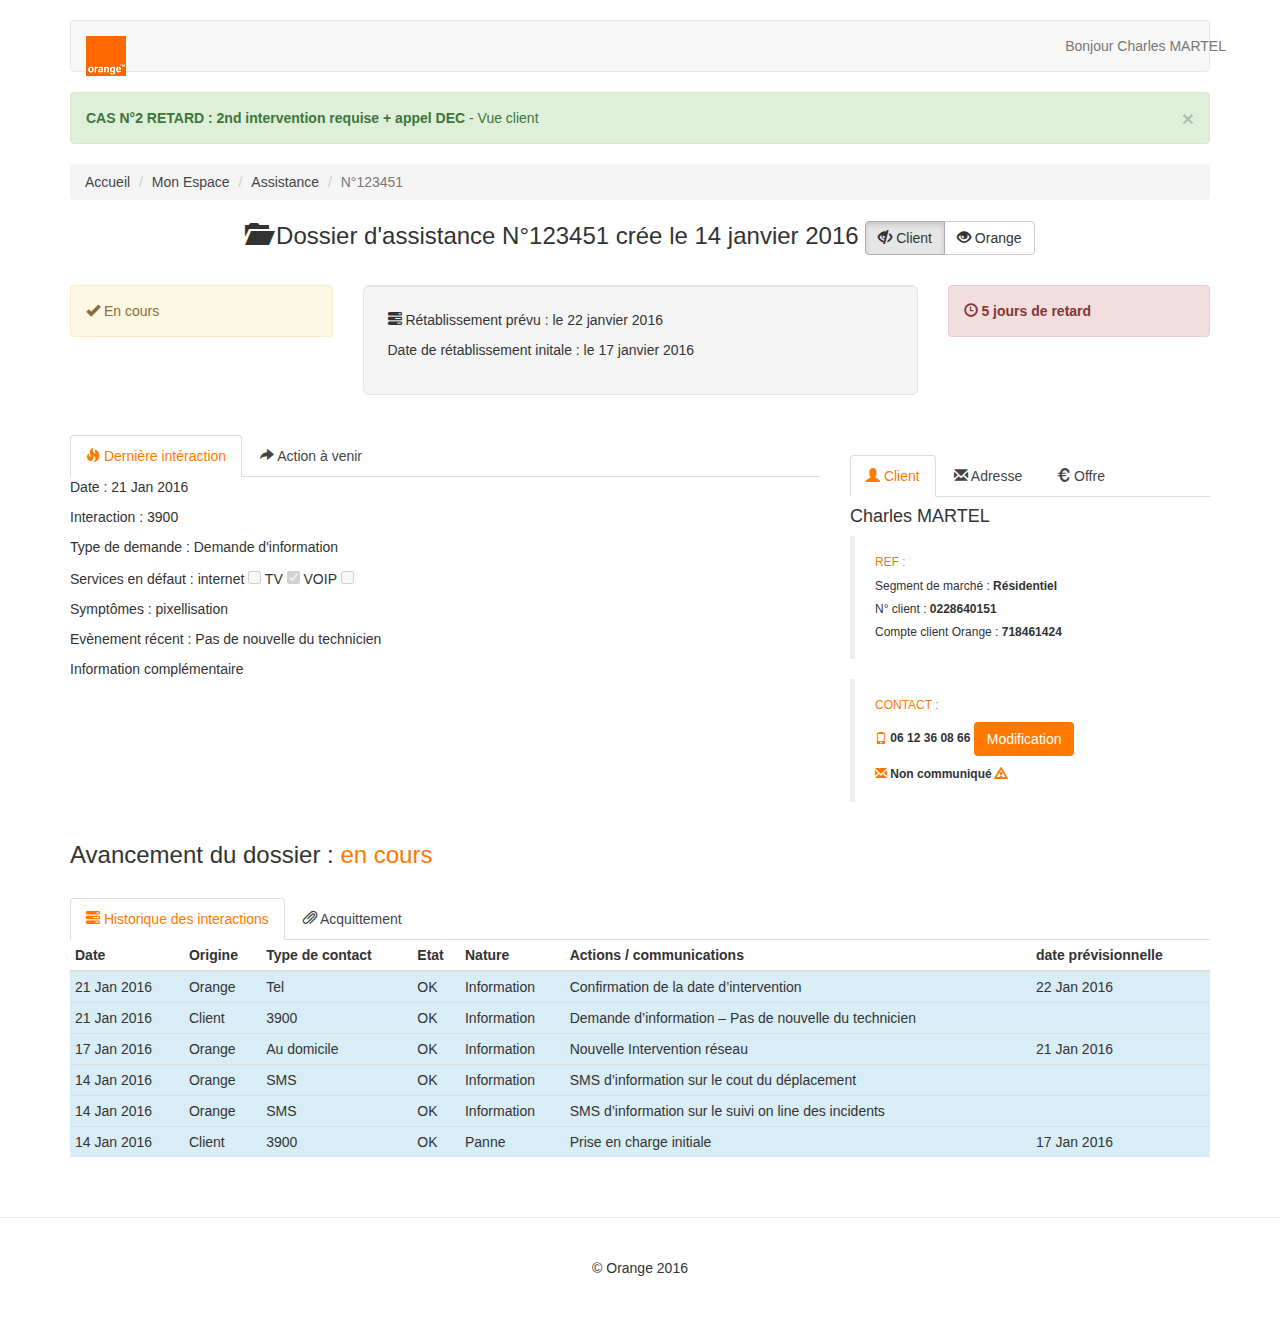
==== commit ad015ee0: "Style de la section avancement du dossier en cours" ====
--- a/123451_client.html
+++ b/123451_client.html
@@ -205,7 +205,7 @@
     </div>
     <!-- row-actions -->
 
-    <h2>Avancement du dossier : <strong>en cours</strong></h2>
+    <h3><p>Avancement du dossier : <span class="digital_orange_color">en cours</span></p></h3>
 
     <br>
     <!-- a virer, gérer le padding -->
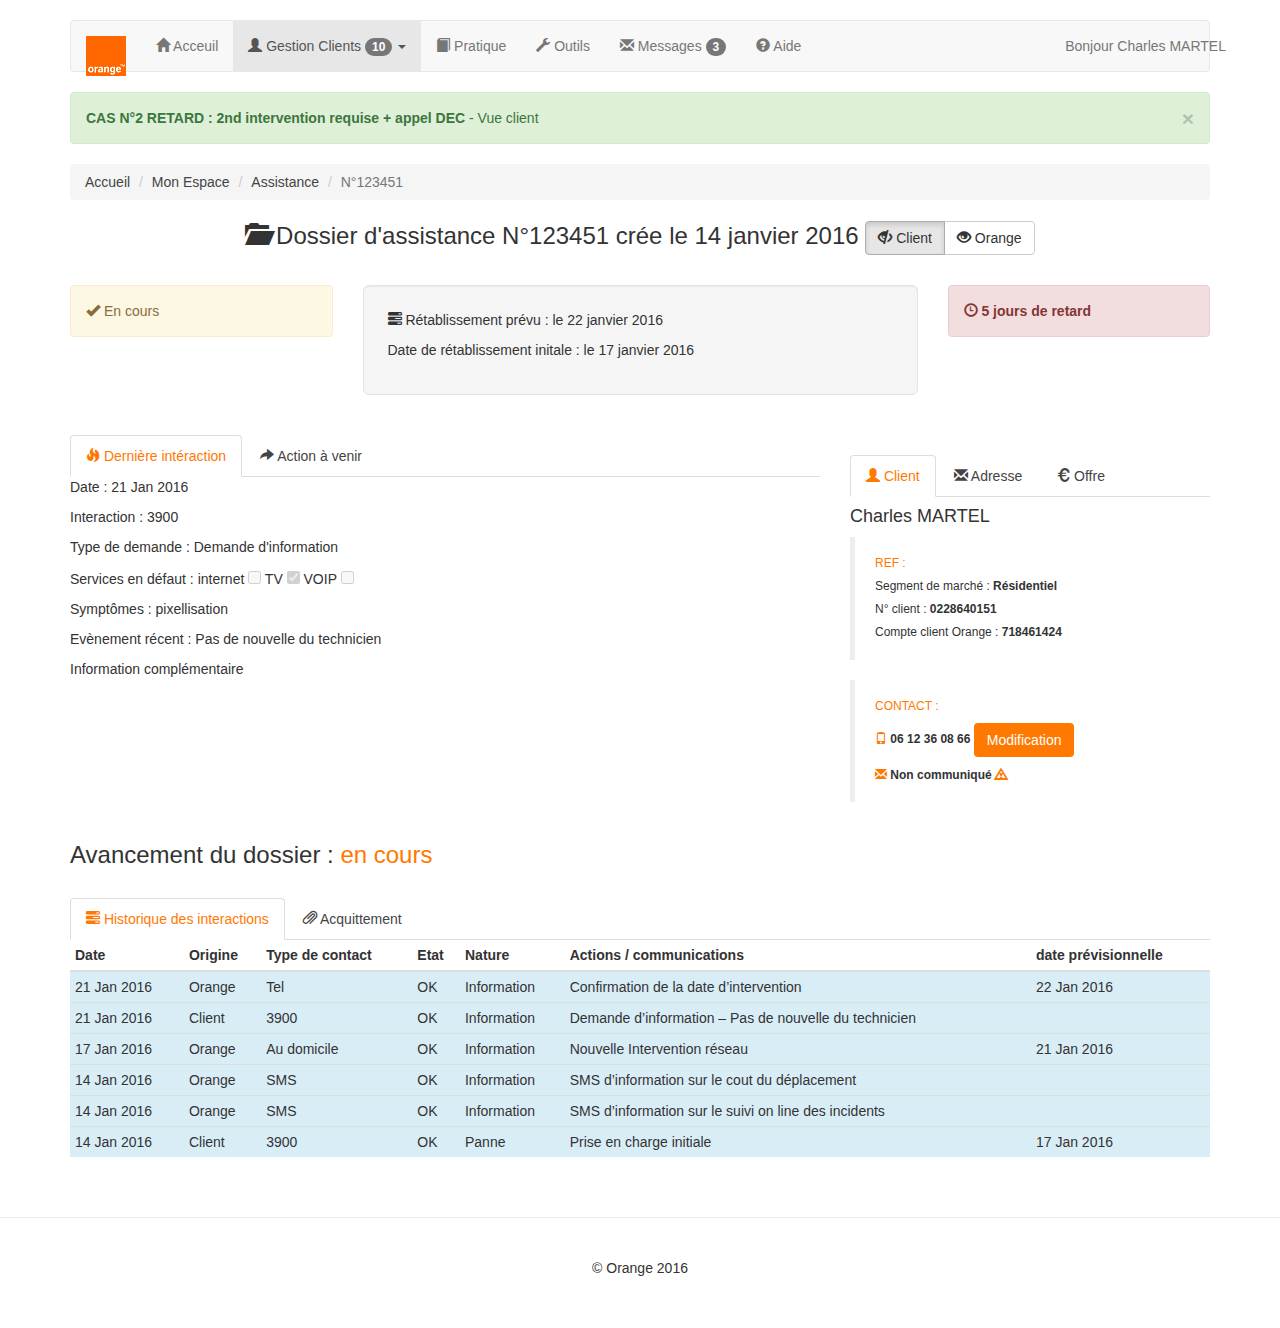
==== commit b286ae89: "Ajout du menu partout" ====
--- a/123451_client.html
+++ b/123451_client.html
@@ -12,7 +12,7 @@
   <title>Mon Dossier d'assistance</title>
 
   <!-- Bootstrap core CSS -->
-  <link href="https://maxcdn.bootstrapcdn.com/bootstrap/3.2.0/css/bootstrap.min.css" rel="stylesheet">
+  <link href="css/bootstrap.min.css" rel="stylesheet">
   <!-- <link href="https://maxcdn.bootstrapcdn.com/bootswatch/3.2.0/united/bootstrap.min.css" rel="stylesheet" data-mbcode_theme="true"> -->
 
   <!-- Custom styles for this template -->
@@ -50,6 +50,66 @@
 
           <!-- Collect the nav links, forms, and other content for toggling -->
           <div class="collapse navbar-collapse" id="bs-example-navbar-collapse-1">
+            <ul class="nav navbar-nav">
+              <li>
+                <a href="#">
+                  <span class="glyphicon glyphicon-home" aria-hidden="true"></span>
+                  Acceuil<span class="sr-only">(current)</span>
+                </a>
+              </li>
+              <li class="dropdown active">
+                <a href="#" class="dropdown-toggle" data-toggle="dropdown" role="button" aria-haspopup="true" aria-expanded="false">
+                  <span class="glyphicon glyphicon-user" aria-hidden="true"></span>
+                  Gestion Clients
+                  <span class="badge">10</span>
+                  <span class="caret"></span>
+                </a>
+                <ul class="dropdown-menu">
+                  <li>
+                    <a href="123451_tech.html">Dossier 123451</a>
+                  </li>
+                  <li>
+                    <a href="123452_tech.html">Dossier 123452</a>
+                  </li>
+                  <li>
+                    <a href="123453_tech.html">Dossier 123453</a>
+                  </li>
+                  <li>
+                    <a href="123454_tech.html">Dossier 123454</a>
+                  </li>
+                  <li>
+                    <a href="123455_tech.html">Dossier 123455</a>
+                  </li>
+                  <li>
+                    <a href="index.html">Dossier 123456</a>
+                  </li>
+                </ul>
+              </li>
+              <li>
+                <a href="index.html#">
+                  <span class="glyphicon glyphicon-book" aria-hidden="true"></span>
+                  Pratique</a>
+              </li>
+              <li>
+                <a href="index.html#">
+                  <span class="glyphicon glyphicon-wrench" aria-hidden="true"></span>
+                  Outils</a>
+              </li>
+              <li>
+                <a href="index.html#">
+                  <span class="glyphicon glyphicon-envelope" aria-hidden="true"></span>
+                  Messages
+                  <span class="badge">3</span>
+                </a>
+              </li>
+              <li>
+                <a href="index.html#">
+                  <span class="glyphicon glyphicon-question-sign" aria-hidden="true"></span>
+                  Aide</a>
+              </li>
+
+            </ul>
+
 
 
             <p class="navbar-text navbar-right">Bonjour <a href="#" class="navbar-link">Charles MARTEL</a></p>
@@ -312,8 +372,8 @@
   <!-- Bootstrap core JavaScript
           ================================================== -->
   <!-- Placed at the end of the document so the pages load faster -->
-  <script src="https://ajax.googleapis.com/ajax/libs/jquery/1.11.1/jquery.min.js"></script>
-  <script src="https://maxcdn.bootstrapcdn.com/bootstrap/3.2.0/js/bootstrap.min.js"></script>
+  <script src="js/jquery-1.12.1.min.js"></script>
+  <script src="js/bootstrap.min.js"></script>
 
 </body>
 
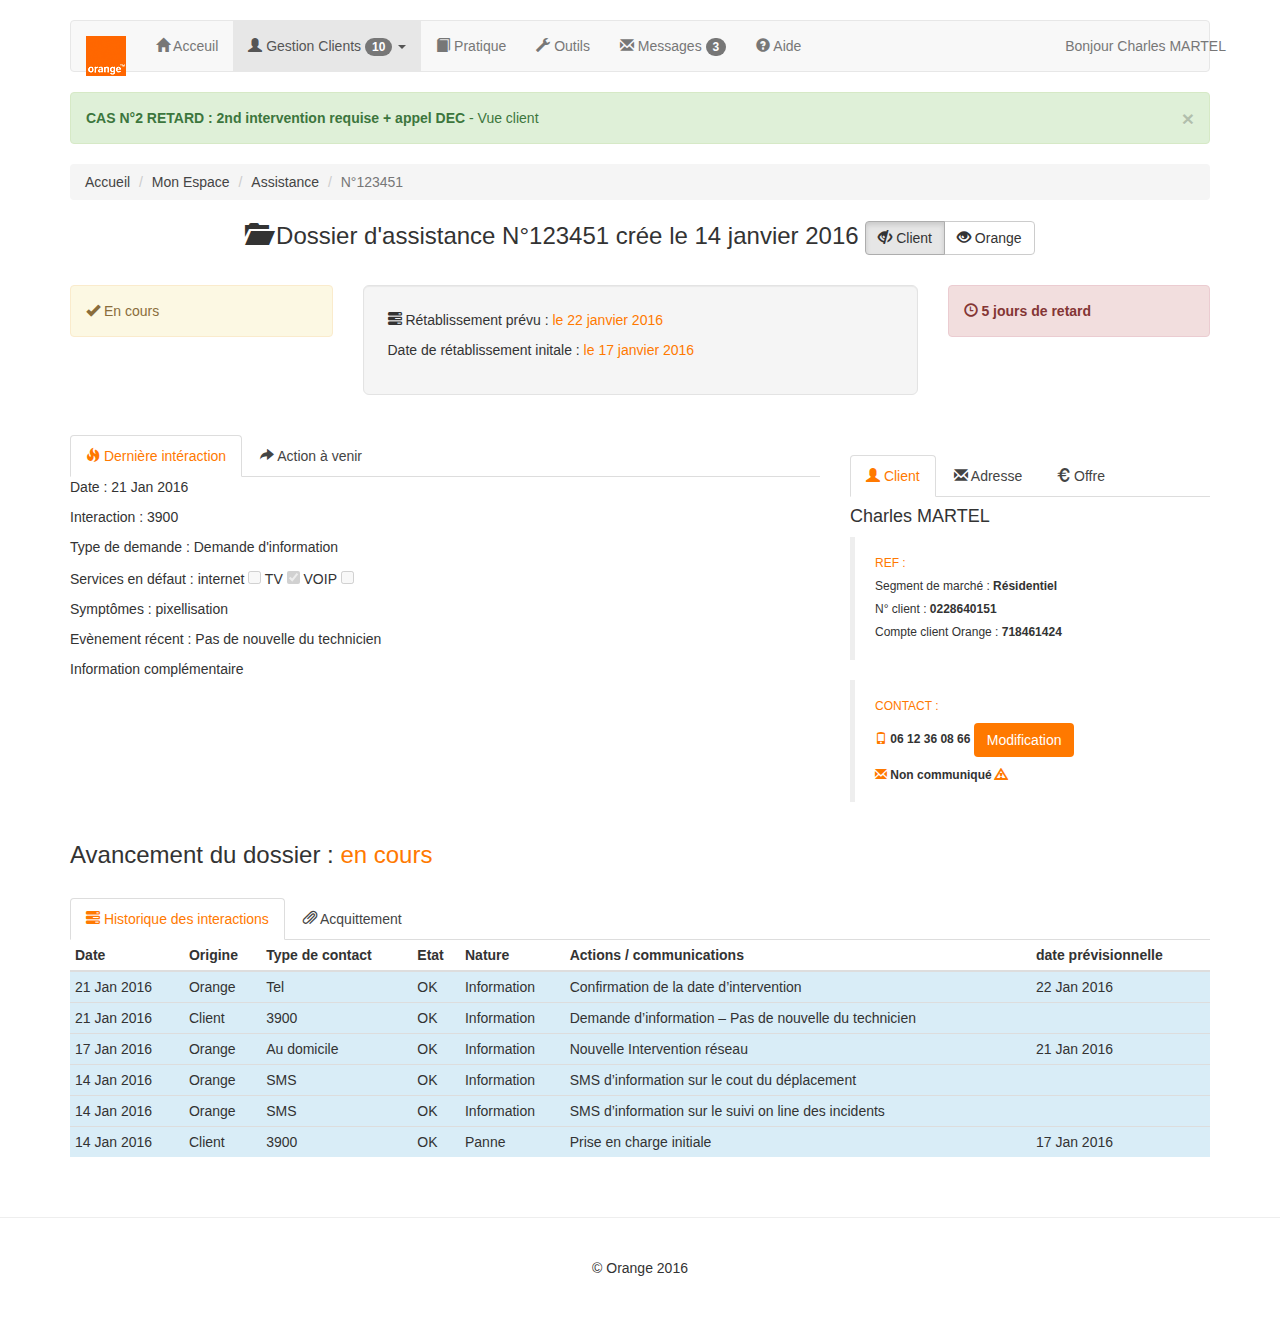
==== commit 3b0dc079: "color" ====
--- a/123451_client.html
+++ b/123451_client.html
@@ -162,8 +162,8 @@
       <div class="col-md-6">
         <div class="well well-lg">
 
-          <p><span class="glyphicon glyphicon-tasks" aria-hidden="true"></span> Rétablissement prévu : le 22 janvier 2016</p>
-          <p>Date de rétablissement initale : le 17 janvier 2016</p>
+          <p><span class="glyphicon glyphicon-tasks" aria-hidden="true"></span> Rétablissement prévu : <span class="digital_orange_color">le 22 janvier 2016</span></p>
+          <p>Date de rétablissement initale : <span class="digital_orange_color">le 17 janvier 2016</span></p>
         </div>
       </div>
       <div class="col-md-3">
